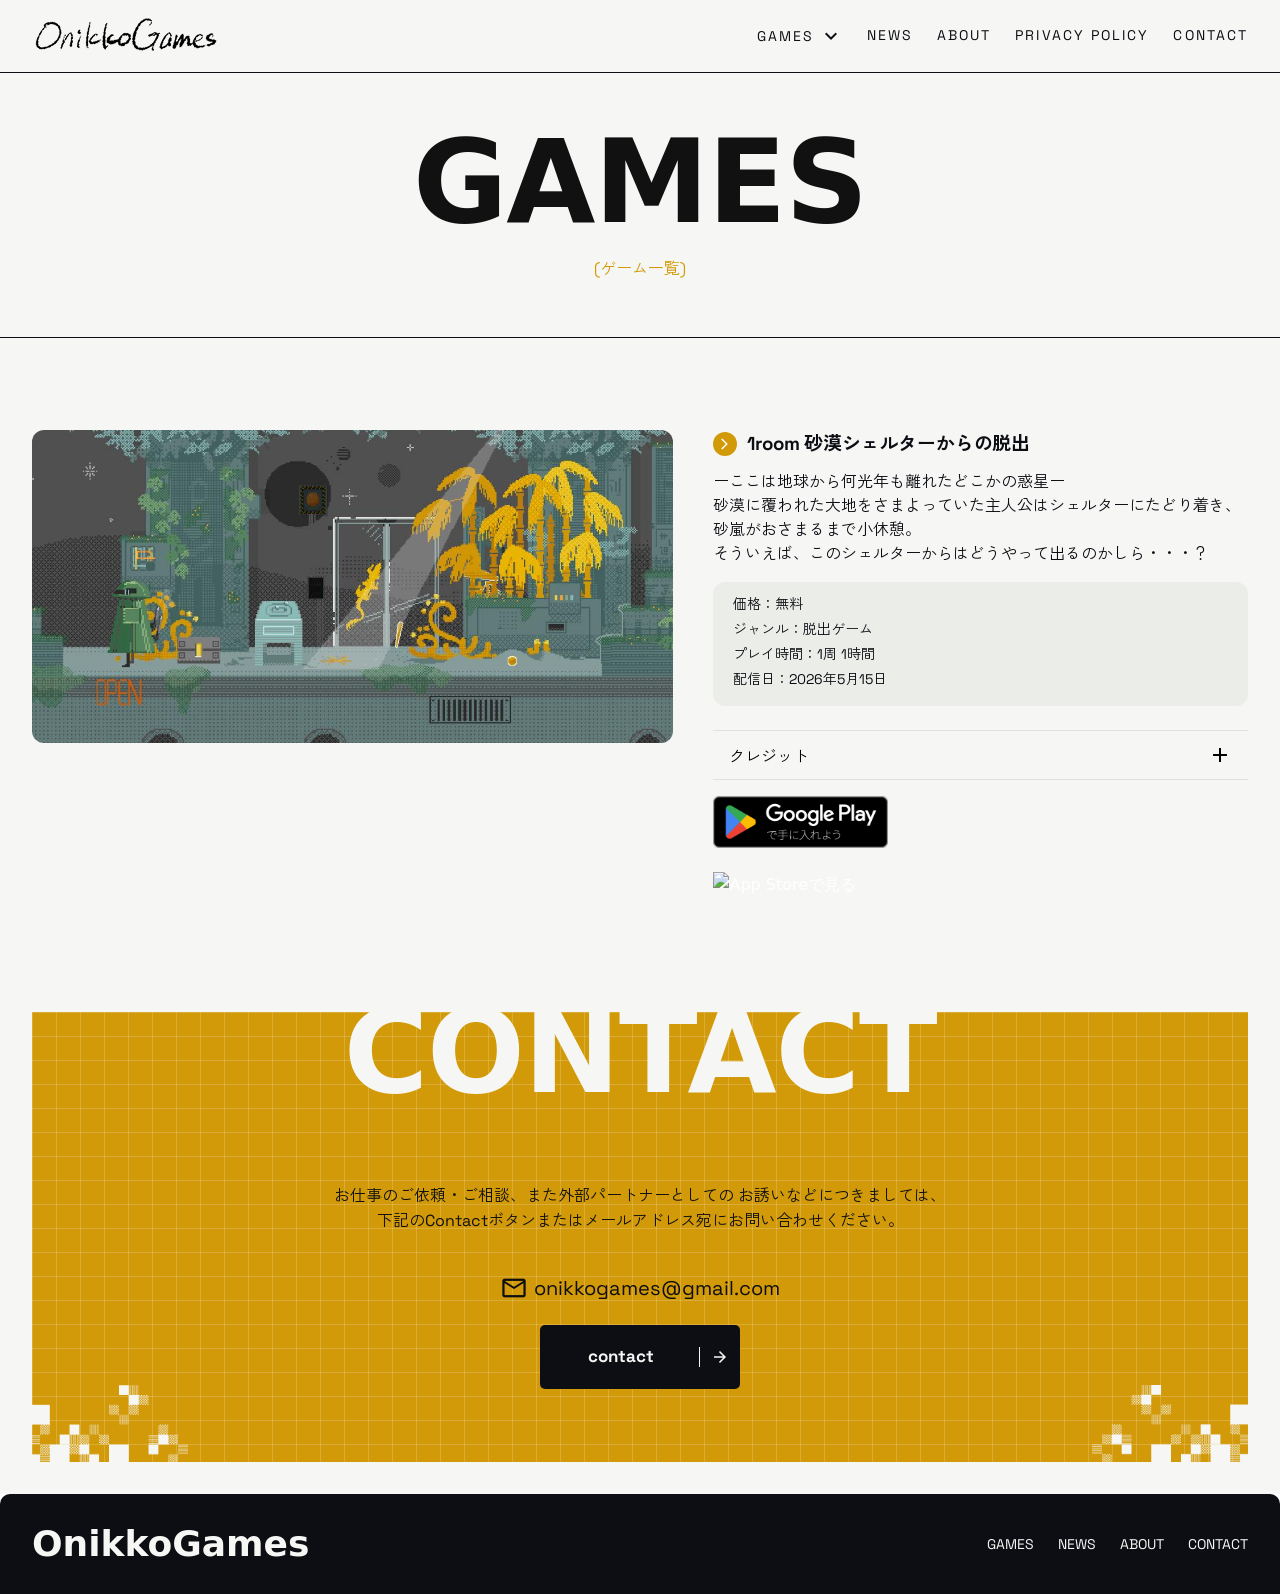
==== games.html @ 97e4570d "Update games.html" ====
<!DOCTYPE html>
<html lang="ja">

<head>
   <link rel="icon" href="images/onikkogamesicon.png" type="image/x-icon" />
  <meta charset="UTF-8" />
  <title>ONIKKO GAMES</title>
  <meta name="viewport" content="width=device-width, initial-scale=1" />
  <link rel="preconnect" href="https://fonts.googleapis.com" />
  <link rel="preconnect" href="https://fonts.gstatic.com" crossorigin />
  <link
    href="https://fonts.googleapis.com/css2?family=Syncopate:wght@400;700&family=Space+Grotesk:wght@400;500;700&family=Zen+Kaku+Gothic+New:wght@400;500;700&display&family=Silkscreen:wght@400;700&display=swap"
    rel="stylesheet" />
  <link href="https://fonts.googleapis.com/css2?family=Material+Symbols+Outlined" rel="stylesheet">
  <link rel="stylesheet" href="style.css">
</head>

<body class="page-games">

  <!--------------- header --------------->

  <header class="site-header">
    <div class="header-inner">

      <div class="logo">
        <a href="index.html">
          <img src="images/logo-white.png" alt="ONIKKO GAMES" class="logo-white">
          <img src="images/logo-black.png" alt="ONIKKO GAMES" class="logo-black">
        </a>
      </div>

      <button class="hamburger">
        <span class="material-icons hamburger-icon">menu</span>
      </button>

      <nav class="nav">
        <ul class="menu">

          <li class="menu-item games">

            <div class="menu-row">
              <a href="games.html" class="games-link">
                GAMES
                <span class="material-icons arrow">expand_more</span>
              </a>

              <button class="accordion-toggle">
                <span class="material-icons toggle-icon">add</span>
              </button>
            </div>

            <ul class="submenu">
              <li><a href="#">1room 砂漠シェルターからの脱出</a></li>
             <!-- <li><a href="#">1room 箱舟ハイツからの脱出</a></li>-->
            </ul>

          </li>

          <li><a href="index.html#news">NEWS</a></li>
          <li><a href="index.html#about">ABOUT</a></li>
          <li><a href="privacy-policy.html">PRIVACY POLICY</a></li>
          <li><a href="#contact">CONTACT</a></li>

        </ul>
      </nav>
    </div>
  </header>

  <link href="https://fonts.googleapis.com/icon?family=Material+Icons" rel="stylesheet">


  <main>

    <!------------- GAME-CONTENT ------------->
    <section id="games" class="section gl-section">

      <div class="section-header">
        <h2 class="section-title">GAMES</h2>
        <p class="section-subtitle">(ゲーム一覧)</p>
      </div>


      <div class="gl-card">
        <div class="gl-thumb">
          <img src="images/Image_1room.jpg" alt="">
        </div>

        <div class="gl-content">
          <h3 class="gl-title">
            <a href="game-detail.html" class="gl-title-link">
              <span class="gl-arrow material-symbols-outlined">
                arrow_forward_ios
              </span>
              1room 砂漠シェルターからの脱出
            </a>
            </h3>

            <p class="gl-desc">
              ーここは地球から何光年も離れたどこかの惑星ー
　　　　　　　　<br>砂漠に覆われた大地をさまよっていた主人公はシェルターにたどり着き、砂嵐がおさまるまで小休憩。
　　　　　　　　<br>そういえば、このシェルターからはどうやって出るのかしら・・・？
            </p>

            <div class="gl-meta">
              <p>価格：無料</p>
              <p>ジャンル：脱出ゲーム</p>
              <p>プレイ時間：1周 1時間</p>
              <p>配信日：2026年5月15日</p>
            </div>

            <div class="accordion">
              <button class="accordion-header" onclick="toggleAccordion(this)">
                <span>クレジット</span>
                <span class="material-icons" id="icon">add</span>
              </button>
              <div class="accordion-content" id="content">
                <p>SE/BGM：蒲鉾さちこ「道中を住く」 shimtone「不思議な洞窟」Heitaro Ashibe「An Oasis Settlement」</p>
    　　　　　　　<p>稿屋 隆</p>
    　　　　　　　<p>Taira Komori</p>
   　　　　　　　 <p>効果音ラボ / 無料効果音で遊ぼう / 音人 / OtoLogic / 効果音工房</p>
   　　　　　　　 <p>GAME / GRAPHIC：OnikkoGames</p>              
              </div>
            </div>

            <div class="gl-links">
              <a href="https://play.google.com/store/apps/details?id=com.OnikkoGames.EscapeGame1room1" class="store-link" target="_blank"
                rel="noopener noreferrer">
                <img src="images/GetItOnGooglePlay_Badge_Web_color_Japanese.png" alt="Google Playで見る">
              </a>
            </div>
            <div class="gl-links">
              <a href="https://apps.apple.com/jp/app/%E8%84%B1%E5%87%BA%E3%82%B2%E3%83%BC%E3%83%A0-1room-%E7%A0%82%E6%BC%A0%E3%82%B7%E3%82%A7%E3%83%AB%E3%82%BF%E3%83%BC%E3%81%8B%E3%82%89%E3%81%AE%E8%84%B1%E5%87%BA/id6766845174" class="store-link" target="_blank"
                rel="noopener noreferrer">
                <img src="" alt="App Storeで見る">
              </a>
            </div>
        </div>
      </div>
<!-- 
       <div class="gl-card">
        <div class="gl-thumb">
          <img src="images/Image_1room.jpg" alt="">
        </div>

        <div class="gl-content">
          <h3 class="gl-title">
            <a href="game-detail.html" class="gl-title-link">
              <span class="gl-arrow material-symbols-outlined">
                arrow_forward_ios
              </span>
              1room 箱舟ハイツからの脱出
            </a>
            </h3>

            <p class="gl-desc">
              喋るロボと犬のコンビが廃工場からの脱出を目指す、
              パズル要素強めの横スクロールアクション。
            </p>

            <div class="gl-meta">
              <p>価格：無料</p>
              <p>ジャンル：脱出ゲーム</p>
              <p>プレイ時間：1周 1時間</p>
              <p>配信日：2025年5月5日</p>
            </div>

            <div class="accordion">
              <button class="accordion-header" onclick="toggleAccordion(this)">
                <span>クレジット</span>
                <span class="material-icons" id="icon">add</span>
              </button>
              <div class="accordion-content" id="content">
                <p>クレジット：A</p>
                <p>クレジット：B</p>
              </div>
            </div>

            <div class="gl-links">
              <a href="https://play.google.com/store/apps/dev?id=9211715500099647296" class="store-link" target="_blank"
                rel="noopener noreferrer">
                <img src="images/GetItOnGooglePlay_Badge_Web_color_Japanese.png" alt="Google Playで見る">
              </a>
            </div>
        </div>
      </div>
-->
    </section>



    <!------------- CONTACT ------------->

    <section id="contact" class="section section-contact">
      <div class="contact-inner">
        <h2 class="contact-title">CONTACT</h2>

        <p class="contact-text">
          お仕事のご依頼・ご相談、また外部パートナーとしての
          お誘いなどにつきましては、<br />
          下記のContactボタンまたはメールアドレス宛にお問い合わせください。
        </p>

        <p class="contact-email">
          <a href="mailto:onikkogames@gmail.com">
            <span class="mail-icon material-symbols-outlined">mail</span>
            <span class="mail-text">onikkogames@gmail.com</span>
          </a>
        </p>

        <a href="#" class="button">
          <span class="button-text">contact</span>
          <span class="button-icon material-symbols-outlined">arrow_forward</span>
        </a>
      </div>

      <img src="images/dot_hole_left.png" class="contact-img-left" alt="">
      <img src="images/dot_hole_right.png" class="contact-img-right" alt="">

    </section>
  </main>


  <!--------------- FOOTER --------------->

  <footer class="site-footer">
    <div class="footer-inner">
      <div class="footer-logo">
        <a href="index.html">OnikkoGames</a>
      </div>
      <div class="footer-nav">
        <a href="#games">GAMES</a>
        <a href="#news">NEWS</a>
        <a href="#about">ABOUT</a>
        <a href="#contact">CONTACT</a>
      </div>
    </div>
  </footer>

  <script src="script.js" defer></script>

</body>

</html>
---- style.css ----
*,
  *::before,
  *::after {
    box-sizing: border-box;
  }

  html,
  body {
    margin: 0;
    padding: 0;
    font-family: system-ui, -apple-system, BlinkMacSystemFont, "Helvetica Neue",
      "Segoe UI", sans-serif;
    color: #111;

  }

  h1,
  h2 {
    font-family: "Syncopate", system-ui, -apple-system, BlinkMacSystemFont,
      "Helvetica Neue", "Segoe UI", sans-serif;
    line-height: 0.8;
    letter-spacing: -0.01em;
    margin-top: 0;
    margin-bottom: 0;
  }

  h3 {
    font-family: "Space Grotesk", "Zen Kaku Gothic New", system-ui,
      -apple-system, BlinkMacSystemFont, "Helvetica Neue", "Segoe UI",
      sans-serif;
    line-height: 0.8;
    letter-spacing: -0.01em;
    margin-top: 0;
    margin-bottom: 0;
  }

  img {
    max-width: 100%;
    display: block;
  }

  a {
    color: inherit;
    text-decoration: none;
  }

  body {
    line-height: 1.6;
  }

  p {
    font-family: "Space Grotesk", "Zen Kaku Gothic New", system-ui,
      -apple-system, BlinkMacSystemFont, "Helvetica Neue", "Segoe UI",
      sans-serif;
  }

  /* ========== 共通セクション ========== */

  .section {
    padding: 64px 32px;
    background-color: #F6F7F5;
  }



  .section-header {
    max-width: 100%;
    margin: 0 auto 32px;
    border-top: 1px solid #0D0E14;
    padding-top: 40px;
    padding-bottom: 0;
    display: flex;
    align-items: baseline;
    gap: 16px;
  }

  .section-header--games {
    align-items: flex-end;
  }

  .section-header-left {
    display: flex;
    align-items: flex-end;
    gap: 16px;
  }

  .section-title {
    font-size: clamp(2.4rem, 9vw, 8.3rem);
    font-weight: 800;
  }

  .section-subtitle {
    font-size: 16px;
    color: #D29A09;
    font-family: "Space Grotesk", "Zen Kaku Gothic New", system-ui,
      -apple-system, BlinkMacSystemFont, "Helvetica Neue", "Segoe UI",
      sans-serif;
  }

  .section-copy-en {
    margin: 12px, auto, 8px;
    max-width: 320px;
    font-size: 13px;
    line-height: 1.5;
    font-family: "Space Grotesk", "Zen Kaku Gothic New", system-ui,
      -apple-system, BlinkMacSystemFont, "Helvetica Neue", "Segoe UI",
      sans-serif;
    text-align: right;
  }

  .section-copy-wrapper {
    margin-left: auto;
    display: flex;
    flex-direction: column;
    align-items: flex-end;
  }

  /* ========== HEADER ========== */

  .site-header {
    position: fixed;
    top: 0;
    left: 0;
    width: 100%;
    z-index: 1000;
  }

  .header-inner {
    height: 72px;
    padding: 12px 32px;
    display: flex;
    align-items: center;
    justify-content: space-between;
  }

  .logo img {
    height: 55px;
  }

  .logo-black {
    display: none;
  }

  .site-header.scrolled .logo-white {
    display: none;
  }

  .site-header.scrolled .logo-black {
    display: block;
  }

  .nav {
    font-size: 13px;
    letter-spacing: 0.16em;
  }

  .nav a {
    position: relative;
    color: #F6F7F5;
  }

  .site-header.scrolled {
    background: #F6F7F5;
    border-bottom: 1px solid #0D0E14;
  }

  .site-header.scrolled .logo {
    color: #0D0E14;
  }

  .site-header.scrolled .nav a {
    color: #0D0E14;
  }

  /* ========== MENU ========== */

  .menu {
    display: flex;
    gap: 24px;
    list-style: none;
    margin: 0;
    padding: 0;
  }

  .menu li {
    position: relative;
    font-size: 14px;
    font-family: "Space Grotesk", "Zen Kaku Gothic New", system-ui,
      -apple-system, BlinkMacSystemFont, "Helvetica Neue", "Segoe UI",
      sans-serif;
  }

  .menu a {
    display: flex;
    align-items: center;
    gap: 4px;
  }

  .hamburger {
    display: none;
    background: none;
    border: none;
    cursor: pointer;
    color: #F6F7F5;
    position: relative;
    z-index: 4000;
  }

  .arrow {
    font-size: 16px;
    display: inline-block;
  }

  .hamburger .material-icons {
    color: #F6F7F5;
  }

  .site-header.scrolled .hamburger .material-icons {
    color: #0D0E14;
  }

  .menu a:hover {
    color: #D29A09;
  }

  .games {
    position: relative;
  }

  .games::after {
    content: "";
    position: absolute;
    top: 100%;
    left: 0;
    width: 100%;
    height: 12px;
    pointer-events: auto;
  }

  /* ========== SUB MENU ========== */

  .submenu {
    position: absolute;
    top: calc(100% + 8px);
    left: 50%;
    transform: translateX(-50%);
    display: none;
    flex-direction: column;
    gap: 12px;
    padding: 24px;
    background: #F6F7F5;
    border: 1px solid #0D0E14;
    list-style: none;
    margin: 0;
    border-radius: 4px;
  }

  .submenu a {
    color: #0D0E14;
    white-space: nowrap;
  }

  .submenu a:hover {
    color: #D29A09;
  }

  .site-header.scrolled .menu a:hover {
    color: #D29A09;
  }

  .site-header.scrolled .submenu a:hover {
    color: #D29A09;
  }


  /* ========== 共通ボタン ========== */

  .button {
    --btn-bg: #0D0E14;
    --btn-color: #F6F7F5;
    --btn-hover-bg: #EBEDE9;
    --btn-hover-color: #0D0E14;
    --btn-border: #F6F7F5;
    --btn-hover-border: #0D0E14;

    width: 200px;
    height: 64px;
    background-color: var(--btn-bg);
    color: var(--btn-color);
    display: inline-flex;
    align-items: center;
    text-decoration: none;
    border-radius: 5px;
    font-weight: 700;
    font-size: 17px;
    line-height: 1.5;
    box-sizing: border-box;
    position: relative;
    overflow: hidden;
    transition: color 0.2s ease;
  }

  .button-text {
    flex: 1;
    text-align: center;
    padding-left: 12px;
    padding-right: 10px;
    font-family: "Space Grotesk", "Zen Kaku Gothic New", system-ui,
      -apple-system, BlinkMacSystemFont, "Helvetica Neue", "Segoe UI",
      sans-serif;
  }

  .button-icon {
    display: flex;
    align-items: center;
    justify-content: center;
    font-size: 20px;
    height: 20px;
    padding-left: 10px;
    padding-right: 10px;
    border-left: 1px solid var(--btn-border);
    box-sizing: content-box;
  }

  .button::before {
    content: "";
    position: absolute;
    inset: 0;
    background: var(--btn-hover-bg);
    transform: scaleX(0);
    transform-origin: left;
    transition: transform 0.3s ease;
    z-index: 0;
  }

  .button-text,
  .button-icon {
    position: relative;
    z-index: 1;
    transition: color 0.2s ease, border-color 0.2s ease;
  }

  .button:hover::before {
    transform: scaleX(1);
  }

  .button:hover {
    color: var(--btn-hover-color);
  }

  .button:hover .button-icon {
    border-left: 1px solid var(--btn-hover-border);
  }

  .button--secondary {
    --btn-bg: #EBEDE9;
    --btn-color: #0D0E14;
    --btn-hover-bg: #0D0E14;
    --btn-hover-color: #F6F7F5;
    --btn-border: #0D0E14;
    --btn-hover-border: #F6F7F5;
  }


  /* ========== HERO ========== */

  .hero {
    position: relative;
    height: 100vh;
    background-color: #000;
    overflow: hidden;
  }

  .hero-bg {
    position: absolute;
    inset: 0;
    background-size: cover;
    background-position: center;
    opacity: 0;
    transition: opacity 0.6s ease-in-out;
    filter: grayscale(100%);
  }

  .hero-bg.is-active {
    opacity: 1;
  }

  .hero::after {
    content: "";
    position: absolute;
    inset: 0;
    background: #000;
    mix-blend-mode: hard-light;
    opacity: 0.7;
    pointer-events: none;
  }

  .hero-overlay {
    position: absolute;
    inset: 0;
    background: none;
  }

  .hero-content {
    position: relative;
    z-index: 2;
    height: 100%;
    padding: 0 32px 64px;
    display: flex;
    flex-direction: column;
    justify-content: flex-end;
  }

  .hero-tagline {
    font-size: 21px;
    width: 100%;
    margin-bottom: 48px;
    color: #F6F7F5;
  }

  .hero-title {
    font-size: clamp(2.4rem, calc((100vw - 64px) / 12), 8.3rem);
    font-weight: 900;
    margin: 0 0 4px;
    white-space: nowrap;
    color: #F6F7F5;
  }

  .hero-subtitle {
    font-size: 16px;
    letter-spacing: 0.08em;
    color: #F6F7F5;
    font-family: "Space Grotesk", "Zen Kaku Gothic New", system-ui,
      -apple-system, BlinkMacSystemFont, "Helvetica Neue", "Segoe UI",
      sans-serif;
    transition: opacity 0.6s ease-in-out;
  }

  .hero-subtitle.is-hidden {
    opacity: 0;
  }

  .hero-image {
    position: absolute;
    width: 13%;
    right: 0;
    bottom: 0;
  }

  /* ========= GAMES ========== */

  .section-games {
    padding-top: 80px;
  }

  .games-list {
    max-width: 100%;
    margin: 0 auto;
    display: grid;
    grid-template-columns: 1fr;
    column-gap: 16px;
    row-gap: 32px;
  }

  .game-card {
    border-radius: 12px;
    overflow: hidden;
    display: flex;
    flex-direction: column;
  }

  .game-thumb {
    width: 100%;
    aspect-ratio: 16 / 9;
    border-radius: 10px;
    position: relative;
    overflow: hidden;
  }

  .game-thumb::before {
    content: "";
    position: absolute;
    inset: 0;

    background-size: cover;
    background-position: center;

    filter: grayscale(0) blur(0);
    transform: scale(1);

    transition:
      filter 0.3s ease,
      transform 0.3s ease;
  }

  .game-thumb--1::before {
    background-image: url("images/Image_1room.jpg");
  }

  .game-thumb--2::before {
    background-image: url("images/Image_1room.jpg");
  }

  .game-thumb--3::before {
    background-image: url("images/Image_1room.jpg");
  }

  .game-body {
    padding: 12px 0 0;
    display: flex;
    flex-direction: column;
  }

  .game-title {
    font-size: 24px;
    margin: 0 0 4px;
    color: #0D0E14;
    line-height: 1.5;
    font-family: "Space Grotesk", "Zen Kaku Gothic New", system-ui,
      -apple-system, BlinkMacSystemFont, "Helvetica Neue", "Segoe UI",
      sans-serif;
  }

  .game-desc {
    font-size: 12px;
    color: #0D0E14;
    margin: 0 0 12px;
    line-height: 1.5;
    font-family: "Space Grotesk", "Zen Kaku Gothic New", system-ui,
      -apple-system, BlinkMacSystemFont, "Helvetica Neue", "Segoe UI",
      sans-serif;
  }

  .game-tag {
    padding: 4px 12px;
    border-radius: 999px;
    background-color: rgba(210, 154, 9, 0.15);
    border: 1px solid #D29A09;
    font-size: 11px;
    letter-spacing: 0.08em;
    text-transform: uppercase;
    display: inline-flex;
    align-items: center;
    justify-content: center;
    width: fit-content;
  }

  .game-card a {
    display: block;
    color: inherit;
  }

  .thumb-icon {
    position: absolute;
    right: 0;
    bottom: 0;

    width: 48px;
    height: 48px;

    display: flex;
    align-items: center;
    justify-content: center;

    background-color: #0D0E14;
    color: #F6F7F5;

    font-size: 24px;
    border-radius: 5px 5px 10px 5px;
    transition: background-color 0.3s ease;
  }

  .game-title,
  .game-desc {
    transition: color 0.3s ease;
  }

  .game-card:hover .game-title,
  .game-card:hover .game-desc {
    color: #D29A09;
  }

  .game-tag {
    transition: background-color 0.3s ease, border-color 0.3s ease;
  }

  .game-card:hover .game-thumb::before {
    filter: grayscale(100%) blur(1px);
    transform: scale(1.05);
  }

  .game-card:hover .game-tag {
    background-color: rgba(210, 154, 9, 0.25);
    border-color: #B88407;
  }

  .game-card:hover .thumb-icon {
    background-color: #D29A09;
  }

  .games-more {
    margin-top: 32px;
    text-align: center;
  }


  /* ========== TEXT_ANIMATION ========== */

  .loop-wrap {
    position: relative;
    display: flex;
    align-items: center;
    overflow-x: hidden;
    white-space: nowrap;
    height: 96px;
    border-top: 1px solid #0D0E14;
    border-bottom: 1px solid #0D0E14;
    overflow: hidden;
    background-color: #f5f5f5;
  }

  .loop-area {
    display: flex;
    animation: loop-slide 30s infinite linear 1s both;
    list-style: none;
    margin: 0;
    padding: 0;
  }

  .loop-area .content {
    width: auto;
    font-size: 72px;
    font-family: "Silkscreen", system-ui,
      -apple-system, BlinkMacSystemFont, "Helvetica Neue", "Segoe UI",
      sans-serif;
    color: #B0B1B2;
    margin-right: 32px;
  }

  @keyframes loop-slide {
    from {
      transform: translateX(0);
    }

    to {
      transform: translateX(-100%);
    }
  }

  /* ========== NEWS ========== */

  .section-news {
    padding-top: 16px;
    padding-bottom: 84px;
  }

  .section-news .section-header {
    border-top: none;
  }

  .news-list {
    list-style: none;
    display: grid;
    row-gap: 12px;
    margin: 0;
    padding: 0;
  }

  .news-item {
    position: relative;
    background-color: #EBEDE9;
    padding: 24px 28px;
    border-radius: 10px;
    overflow: hidden;
    transition: color 0.2s ease;
  }

  .news-item::before {
    content: "";
    position: absolute;
    inset: 0;
    background: #ffffff;
    transform: scaleX(0);
    transform-origin: left;
    transition: transform 0.3s ease;
    z-index: 0;
  }

  .news-item:hover::before {
    transform: scaleX(1);
  }

  .news-item a {
    position: relative;
    z-index: 1;
    display: grid;
    grid-template-columns: 100px 1fr;
    gap: 16px;
    align-items: start;
    font-size: 13px;
  }

  .news-body {
    display: flex;
    flex-direction: column;
  }

  .news-date {
    color: #D29A09;
    font-family: "Space Grotesk", "Zen Kaku Gothic New", system-ui,
      -apple-system, BlinkMacSystemFont, "Helvetica Neue", "Segoe UI",
      sans-serif;
    ;
  }

  .news-title {
    font-weight: 500;
    font-family: "Space Grotesk", "Zen Kaku Gothic New", system-ui,
      -apple-system, BlinkMacSystemFont, "Helvetica Neue", "Segoe UI",
      sans-serif;
    width: 100%;
    font-size: 18px;
    text-align: justify;
    font-weight: bold;
    display: block;
    margin-bottom: 12px;
  }

  .news-text {
    -webkit-line-clamp: 2;
    line-clamp: 2;
    -webkit-box-orient: vertical;

    font-size: 14px;
    color: #333;

    display: -webkit-box;
    overflow: hidden;
    margin: 0;
  }

  .section-copy-en-wrap {
    margin: 0 32px;
  }

  .section-copy-en-wrap .section-copy-en {
    margin-left: auto;
    margin-bottom: 8px;
  }

  .section-divider {
    display: flex;
    align-items: center;
  }

  .section-divider svg {
    margin-right: 12px;
  }

  .line {
    flex: 1;
    height: 1px;
    background: #0D0E14;
  }


  /* ========== HOLE ========== */

  .fixed-bg {
    position: fixed;
    inset: 0;
    background-size: cover;
    background-position: center;
    z-index: -1;
    width: 100vw;
    height: 100vh;
    overflow: hidden;
    filter: blur(4px);
    transform: scale(1.05);
    opacity: 0;
  }

  .fixed-bg img {
    width: 100%;
    height: 100%;
    object-fit: cover;
  }

  .fixed-bg::after {
    content: "";
    position: absolute;
    inset: 0;
    background: rgba(0, 0, 0, 0.3);
    mix-blend-mode: hard-light;
    pointer-events: none;
  }

  .image-hole-section {
    height: 80vh;
    width: 100vw;
    margin-left: calc(50% - 50vw);
    background: transparent;
    position: relative;
  }

  .image-layer {
    position: absolute;
    inset: 0;
    pointer-events: none;
  }

  .hole-image-left {
    position: absolute;
    left: -1px;
    top: -1px;
    width: 15%;
  }

  .hole-image-right {
    position: absolute;
    right: -1px;
    bottom: -1px;
    width: 15%;
  }

  /* ========== ABOUT ========= */

  .section-about {
    padding-top: 80px;
  }

  .about-content {
    max-width: 900px;
    margin: 0 auto;
    display: flex;
    flex-direction: column;
    align-items: center;
    gap: 24px;
    text-align: center;
  }

  .avatar-circle {
    width: 120px;
    height: 120px;
    border-radius: 50%;
    overflow: hidden;
  }

  .avatar-circle img {
    width: 100%;
    height: 100%;
    object-fit: cover;
    display: block;
  }

  .about-name {
    font-size: 20px;
    margin: 0 0 16px;
  }

  .about-desc {
    font-size: 14px;
    color: #444;
    margin: 0 0 16px;
  }

  .about-text {
    text-align: center;
  }

  .x-button {
    width: 52px;
    height: 52px;
    background-color: #000;
    border-radius: 50%;
    display: flex;
    align-items: center;
    justify-content: center;
    text-decoration: none;
    transition: opacity 0.3s ease;
  }

  .x-button img {
    width: 50%;
    height: auto;
  }

  .note-button {
    width: 52px;
    height: 52px;
    background-color: #fff;
    border-radius: 50%;
    display: flex;
    align-items: center;
    justify-content: center;
    text-decoration: none;
    transition: opacity 0.3s ease;
  }

  .note-button img {
    width: 90%;
    height: auto;
  }

  .x-button:hover,
  .note-button:hover {
    opacity: 0.5;
  }

  .store-link {
    display: inline-block;
    transition: transform 0.2s ease, opacity 0.2s ease;
  }

  .store-link img {
    height: 52px;
    width: auto;
    display: block;
  }

  .store-link:hover {
    opacity: 0.5;
  }

  .button-group {
    width: 100%;
    display: flex;
    justify-content: center;
    align-items: center;
    gap: 24px;
  }

  /* ========== CONTACT ========== */

  .section-contact {
    position: relative;
    height: 450px;
    padding: 0 32px;
    box-sizing: content-box;
    border-style: solid;
    border-width: 0 32px 32px 32px;
    border-color: #F6F7F5;
    background-color: #D29A09;
    background-image:
      linear-gradient(rgba(246, 247, 245, 0.2) 1px, transparent 1px),
      linear-gradient(90deg, rgba(246, 247, 245, 0.2) 1px, transparent 1px);
    background-size: 24px 24px;
    display: flex;
    flex-direction: column;
  }

  .section-contact .contact-title {
    font-size: clamp(2.4rem, 9vw, 8.3rem);
    font-weight: 800;
    color: #F6F7F5;
    margin: 0;
    line-height: 0.85;
    transform: translateY(-8px);
  }

  .section-contact .contact-inner {
    flex: 1;
    max-width: 960px;
    margin: 0 auto;
    display: flex;
    flex-direction: column;
    align-items: center;
    text-align: center;
  }

  .section-contact .contact-text {
    font-size: 16px;
    margin-top: auto;
    margin-bottom: 24px;
    font-family: "Space Grotesk", "Zen Kaku Gothic New", system-ui,
      -apple-system, BlinkMacSystemFont, "Helvetica Neue", "Segoe UI",
      sans-serif;
  }

  .section-contact .button {
    margin-bottom: auto;
  }

  .section-contact .contact-email {
    font-family: "Space Grotesk", "Zen Kaku Gothic New", system-ui,
      -apple-system, BlinkMacSystemFont, "Helvetica Neue", "Segoe UI",
      sans-serif;
    line-height: 1;
    margin-bottom: 20px;
  }

  .section-contact .contact-email a {
    display: inline-flex;
    align-items: center;
    gap: 6px;
    text-decoration: none;
  }

  .section-contact .contact-email a .mail-text {
    font-size: 20px;
  }

  .section-contact .contact-email a .mail-icon {
    font-size: 28px;
  }

  .section-contact .contact-email a .mail-icon,
  .section-contact .contact-email a .mail-text {
    color: #0D0E14;
    transition: color 0.3s ease;
  }

  .section-contact .contact-email a:hover .mail-icon,
  .section-contact .contact-email a:hover .mail-text {
    color: #ffffff;
  }

  .section-contact .contact-email a .mail-text {
    position: relative;
  }

  .section-contact .contact-email a .mail-text::after {
    content: "";
    position: absolute;
    left: 0;
    bottom: -4px;
    width: 100%;
    height: 1px;
    background: #ffffff;
    transform: scaleX(0);
    transform-origin: left;
    transition: transform 0.3s ease;
  }

  .section-contact .contact-email a:hover .mail-text::after {
    transform: scaleX(1);
  }

  .section-contact .contact-email a span,
  .section-contact .contact-email a {
    position: relative;
    z-index: 1;
  }

  .section-contact .contact-email a:hover::before {
    transform: scaleX(1);
  }

  .section-contact .contact-email a:hover {
    color: var(--link-hover-color);
  }

  .section-contact .mail-icon {
    font-size: 24px;
    line-height: 1;
  }

  .contact-img-left {
    position: absolute;
    left: 0;
    bottom: 0;
    width: 13%;
    transform: scale(-1, 1) rotate(180deg) translate(-2px, -2px);
  }

  .contact-img-right {
    position: absolute;
    right: 0;
    bottom: 0;
    width: 13%;
    transform: translate(2px, 2px);
  }

  /* ========== FOOTER ========== */

  .site-footer {
    background: #0D0E14;
    color: #F6F7F5;
    height: 100px;
    align-items: center;
    display: flex;
    border-radius: 10px 10px 0 0;
  }

  .footer-inner {
    width: 100%;
    padding: 0 32px;
    display: flex;
    justify-content: space-between;
    align-items: center;
  }

  .footer-logo {
    font-size: 36px;
    font-weight: 700;
  }

  .footer-nav {
    display: flex;
    gap: 24px;
  }

  .footer-nav a {
    font-size: 14px;
    font-family: "Space Grotesk", "Zen Kaku Gothic New", system-ui,
      -apple-system, BlinkMacSystemFont, "Helvetica Neue", "Segoe UI",
      sans-serif;
    color: #F6F7F5;
  }

  .footer-nav a:hover {
    color: #D29A09;
  }


  .site-header.menu-open .hamburger .material-icons {
    color: #0D0E14;
  }

  /* ========== GAMES_一覧ページ ========== */

  .page-games .section-header {
    flex-direction: column;
    align-items: center;
    text-align: center;
    gap: 12px;
    border-top: none;
    padding-top: 72px;
    padding-bottom: 40px;
    position: relative;
    padding-bottom: 40px;
  }

  .page-games .section-header::after {
    content: "";
    position: absolute;
    left: 50%;
    bottom: 0;
    transform: translateX(-50%);
    width: 100vw;
    height: 1px;
    background: #0D0E14;
  }

  .page-games .policy-content {
    padding-inline: clamp(32px, 10vw, 200px);
  }

  .gl-section,
  .policy-section {
    display: flex;
    flex-direction: column;
    gap: 60px;
  }

  .gl-card {
    display: grid;
    grid-template-columns: 1.2fr 1fr;
    gap: 40px;
    text-decoration: none;
    color: #fff;
    align-items: start;
  }

  .gl-thumb img {
    width: 100%;
    border-radius: 12px;
    display: block;
  }

  .gl-arrow {
    background: #D29A09;
    color: #fff;
    width: 24px;
    height: 24px;
    border-radius: 50%;
    display: flex;
    align-items: center;
    justify-content: center;
    font-size: 14px;
  }

  .gl-desc {
    font-size: 16px;
    color: #0D0E14;
    margin-top: 12px;
    line-height: 1.5;
    font-family: "Space Grotesk", "Zen Kaku Gothic New", system-ui,
      -apple-system, BlinkMacSystemFont, "Helvetica Neue", "Segoe UI",
      sans-serif;
  }

  .gl-links {
    margin-top: 16px;
    display: flex;
    gap: 16px;
    align-items: center;
    margin-bottom: 24px;
  }

  .gl-store img {
    height: 56px;
    width: auto;
    display: block;
  }

  .gl-browser {
    background: #0e1420;
    padding: 14px 28px;
    border-radius: 8px;
    text-decoration: none;
    color: #fff;
    font-weight: 500;
  }

  .gl-meta {
    background: #EBEDE9;
    color: #0D0E14;
    padding: 12px 20px;
    border-radius: 12px;
    font-size: 14px;
    line-height: 150%;
    margin-bottom: 24px;
  }

  .gl-meta p {
    margin: 0 0 4px 0;
  }

  .gl-title {
    color: #0D0E14;
    line-height: 150%;
  }

  .gl-title-link {
    text-decoration: none;
    color: inherit;
    display: flex;
    align-items: center;
    gap: 10px;
    transition: color 0.2s ease;
  }

  .gl-title-link:hover {
    color: #D29A09;
  }

  .gl-arrow {
    color: #fff;
  }

  .gl-section {
    position: relative;
    z-index: 1;
  }

  .section-contact {
    position: relative;
    z-index: 2;
  }

  .accordion {
    width: 100%;
    border-top: 1px solid #E0E2DE;
    border-bottom: 1px solid #E0E2DE;
  }

  .accordion-header {
    width: 100%;
    display: flex;
    justify-content: space-between;
    align-items: center;
    padding: 12px 16px;
    background-color: transparent;
    cursor: pointer;
    border: none;
    font-size: 16px;
    font-family:
      "Space Grotesk",
      "Zen Kaku Gothic New",
      system-ui,
      -apple-system,
      BlinkMacSystemFont,
      "Helvetica Neue",
      "Segoe UI",
      sans-serif;
    transition:
      background-color 0.2s ease,
      color 0.2s ease,
      opacity 0.2s ease;
  }

  .accordion-header:hover {
    background-color: #EBEDE9;
  }

  .accordion-header:focus {
    outline: none;
  }

  .accordion-content {
    max-height: 0;
    overflow: hidden;
    opacity: 0;
    display: flex;
    flex-direction: column;
    padding: 0 16px;
    transition:
      max-height 0.35s ease,
      opacity 0.25s ease,
      padding 0.35s ease;
  }

  .accordion-content.open {
    max-height: 300px;
    opacity: 1;
    padding: 12px 16px;
  }

  .accordion-content p {
    margin: 0 0 4px 0;
    color: #0D0E14;
  }

  .material-icons {
    font-size: 20px;
    display: inline-block;
    transition: transform 0.25s ease, opacity 0.2s ease;
  }

  .material-icons.rotate {
    transform: rotate(180deg);
  }

  .material-icons.rotate {
    transform: rotate(180deg);
  }

  body.menu-open .site-header {
    color: #0D0E14;
  }

  .site-header.menu-open {
    color: #0D0E14;
  }

  /*--------------------policy---------------------*/
  .policy-content {
    display: flex;
    flex-direction: column;
    gap: 32px;
  }

  .policy-content ul {
    padding: 0;
    display: flex;
    flex-direction: column;
    gap: 16px;
  }

  .policy_ditails {
    display: flex;
    flex-direction: column;
    gap: 16px;
  }

  /* ========================= responsive ========================= */

  @media (max-width: 768px) {
    .header-inner {
      padding: 12px 16px;
    }

    .hero-tagline {
      font-size: 12px;
    }

    .nav {
      gap: 16px;
      font-size: 11px;
    }

    .hero-content {
      padding: 0 16px 40px;
    }


    .section {
      padding: 48px 16px;
    }

    .section-header-left {
      width: 100%;
    }

    .section-header--games {
      flex-direction: column;
      gap: 0;
    }

    .section-copy-en {
      font-size: 8px;
    }

    .about-content {
      grid-template-columns: 1fr;
      text-align: center;
    }

    .about-text {
      text-align: left;
    }

    .games-list {
      row-gap: 32px;
      column-gap: 0;
    }

    .button {
      height: 56px;
      width: 200px;
      z-index: 1;
    }

    .header-inner {
      padding: 16px 24px;
    }

    /* ==========　ハンバーガー表示　========== */

    .hamburger {
      display: block;
      color: inherit;
    }

    .nav {
      position: fixed;
      inset: 0;
      background: #F6F7F5;
      z-index: 2000;
      display: none;
      padding: 100px 32px 32px;
    }

    .nav.open {
      display: block;
    }


    /* ========== SP MENU LAYOUT CLEAN VERSION ========== */

    .menu {
      flex-direction: column;
      gap: 24px;
    }

    .menu a {
      color: #0D0E14;
      font-size: 18px;
    }

    .games {
      display: block;
    }

    .menu-row {
      display: flex;
      justify-content: space-between;
      align-items: center;
    }

    .games-link {
      display: flex;
      align-items: center;
      gap: 8px;
    }

    .accordion-toggle {
      background: none;
      border: none;
      cursor: pointer;
      padding: 8px;
    }

    .submenu {
      position: static;
      transform: none;
      display: none;
      flex-direction: column;
      margin-top: 12px;
      padding: 0;
      background: none;
      border: none;
      width: 100%;
    }

    .games.open .submenu {
      display: flex;
    }

    .submenu a {
      display: block;
      padding: 8px 0;
      font-size: 16px;
      color: #0D0E14;
    }

    /*　==========　text-animation　==========　*/
    .loop-wrap {
      height: 52px;
    }

    .loop-area .content {
      font-size: 28px;
      margin-right: 24px;
    }

    .about-text {
      width: 100%;
    }

    .hero-image,
    .hole-image-left,
    .hole-image-right,
    .contact-img-left,
    .contact-img-right {
      width: 30%;
    }

    .news-item a {
      grid-template-columns: 1fr;
    }

    /*-----------NEWS-----------*/
    .section-news .section-header {
      padding-top: 0px;
    }

    .section-news {
      padding-bottom: 32px;
    }

    .section-copy-en-wrap {
      margin: 16px 0px 0px;
    }

    /*------ABOUT--------*/
    .button-group {
      display: flex;
      flex-wrap: wrap;
      justify-content: center;
      gap: 20px;
    }

    .button-group .store-link,
    .gl-links {
      flex-basis: 100%;
      display: flex;
      justify-content: center;
    }

    /*------CONTACT--------*/
    .section-contact {
      height: auto;
      padding: 0 32px 32px 32px;
      border-width: 0 16px 32px 16px;
    }

    .section-contact .contact-title {
      line-height: 0.8;
      transform: translateY(0px);
    }

    .section-contact .contact-text {
      font-size: 14px;
      margin-top: 24px;
    }

    .section-contact .contact-email a .mail-text {
      font-size: 16px;
    }

    .section-contact .contact-email a .mail-icon {
      font-size: 20px;
    }

    .site-footer {
      height: auto;
      border-radius: 20px 20px 0 0;
    }

    .footer-inner {
      padding: 40px 16px;
      flex-direction: column;
      align-items: flex-start;
      gap: 20px;
      height: auto;
    }

    .footer-nav {
      width: 100%;
      display: grid;
      grid-template-columns: 1fr 1fr;
      gap: 12px;
    }

    .footer-nav a {
      padding: 8px 0;
      border-bottom: 1px dotted rgba(246, 247, 245, 0.5);
    }

    /*--------------game一覧--------------*/
    .gl-section {
      gap: 0px;
    }

    .gl-card {
      display: flex;
      flex-flow: column;
      gap: 20px;
      margin-bottom: 64px;
    }

    .page-games .section-title {
      line-height: 1;
    }

    .page-games h2 {
      line-height: 1.5;
    }

    .page-games .policy-content {
      padding: 0 16px;
    }

    .page-games .section-header {
      gap: 0;
    }
  }

  @media (min-width: 769px) {
    .games-list {
      grid-template-columns: repeat(2, minmax(0, 1fr));
      row-gap: 60px
    }

    .games:hover .submenu {
      display: flex;
    }

    .accordion-toggle {
      display: none;
    }
  }

  /* ==========　タッチ環境ではホバーを見た目上無効にする　========== */

  @media (hover: none) and (pointer: coarse) {
    .button:hover::before {
      transform: scaleX(0);
    }

    .button:hover {
      color: var(--btn-color);
    }

    .button:hover .button-icon {
      border-left: 1px solid var(--btn-border);
    }

    .game-card:hover .game-title,
    .game-card:hover .game-desc {
      color: inherit;
    }

    .game-card:hover .game-thumb::before {
      filter: grayscale(0) blur(0);
      transform: scale(1);
    }

    .game-card:hover .game-tag {
      background-color: rgba(210, 154, 9, 0.15);
      border-color: #D29A09;
    }

    .game-card:hover .thumb-icon {
      background-color: #0D0E14;
    }

    .news-item:hover {
      background-color: #EBEDE9;
    }

    .section-contact .contact-email:hover {
      opacity: 1;
    }

    .footer-nav a:hover {
      opacity: 0.85;
    }
  }
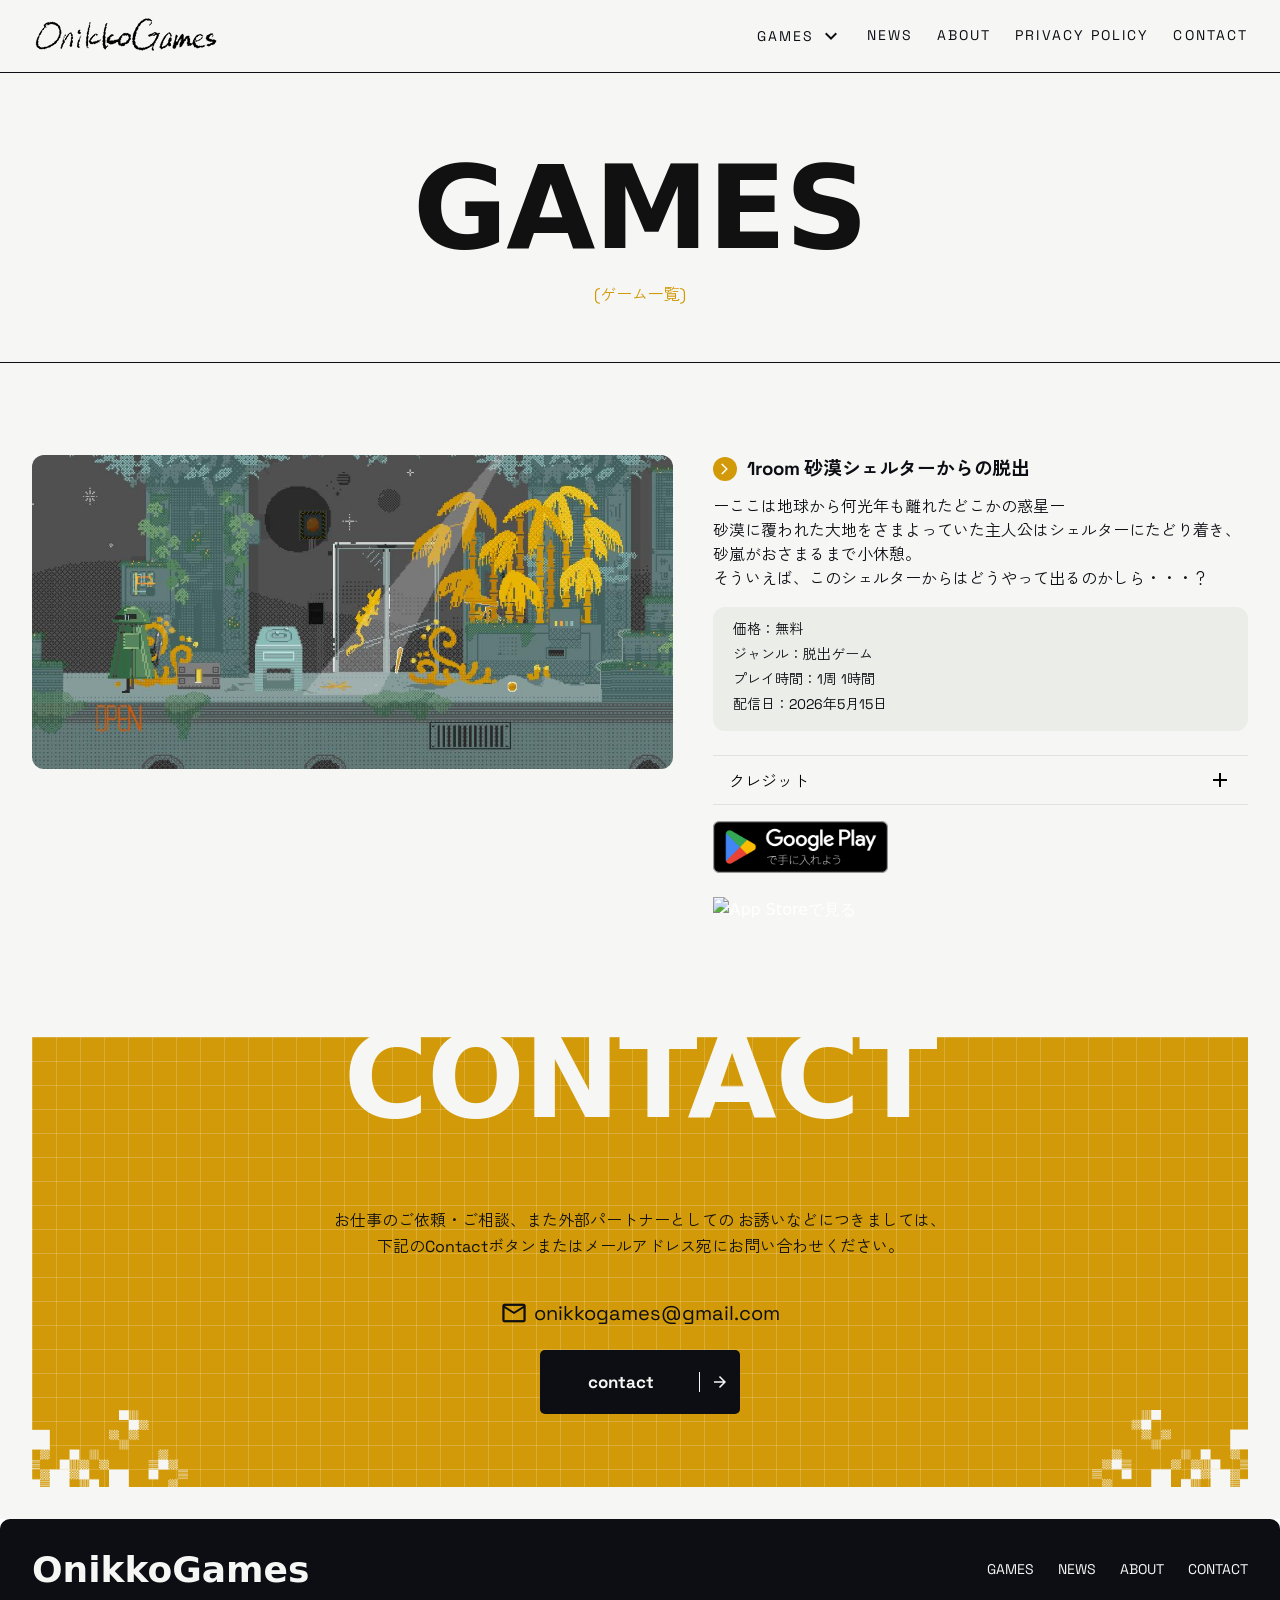
==== commit 6ab6526a: "Update games.html" ====
--- a/games.html
+++ b/games.html
@@ -2,7 +2,7 @@
 <html lang="ja">
 
 <head>
-   <link rel="icon" href="images/onikkogamesicon.png" type="image/x-icon" />
+　<link rel="icon" href="images/onikkogamesicon.png" type="image/x-icon" />
   <meta charset="UTF-8" />
   <title>ONIKKO GAMES</title>
   <meta name="viewport" content="width=device-width, initial-scale=1" />
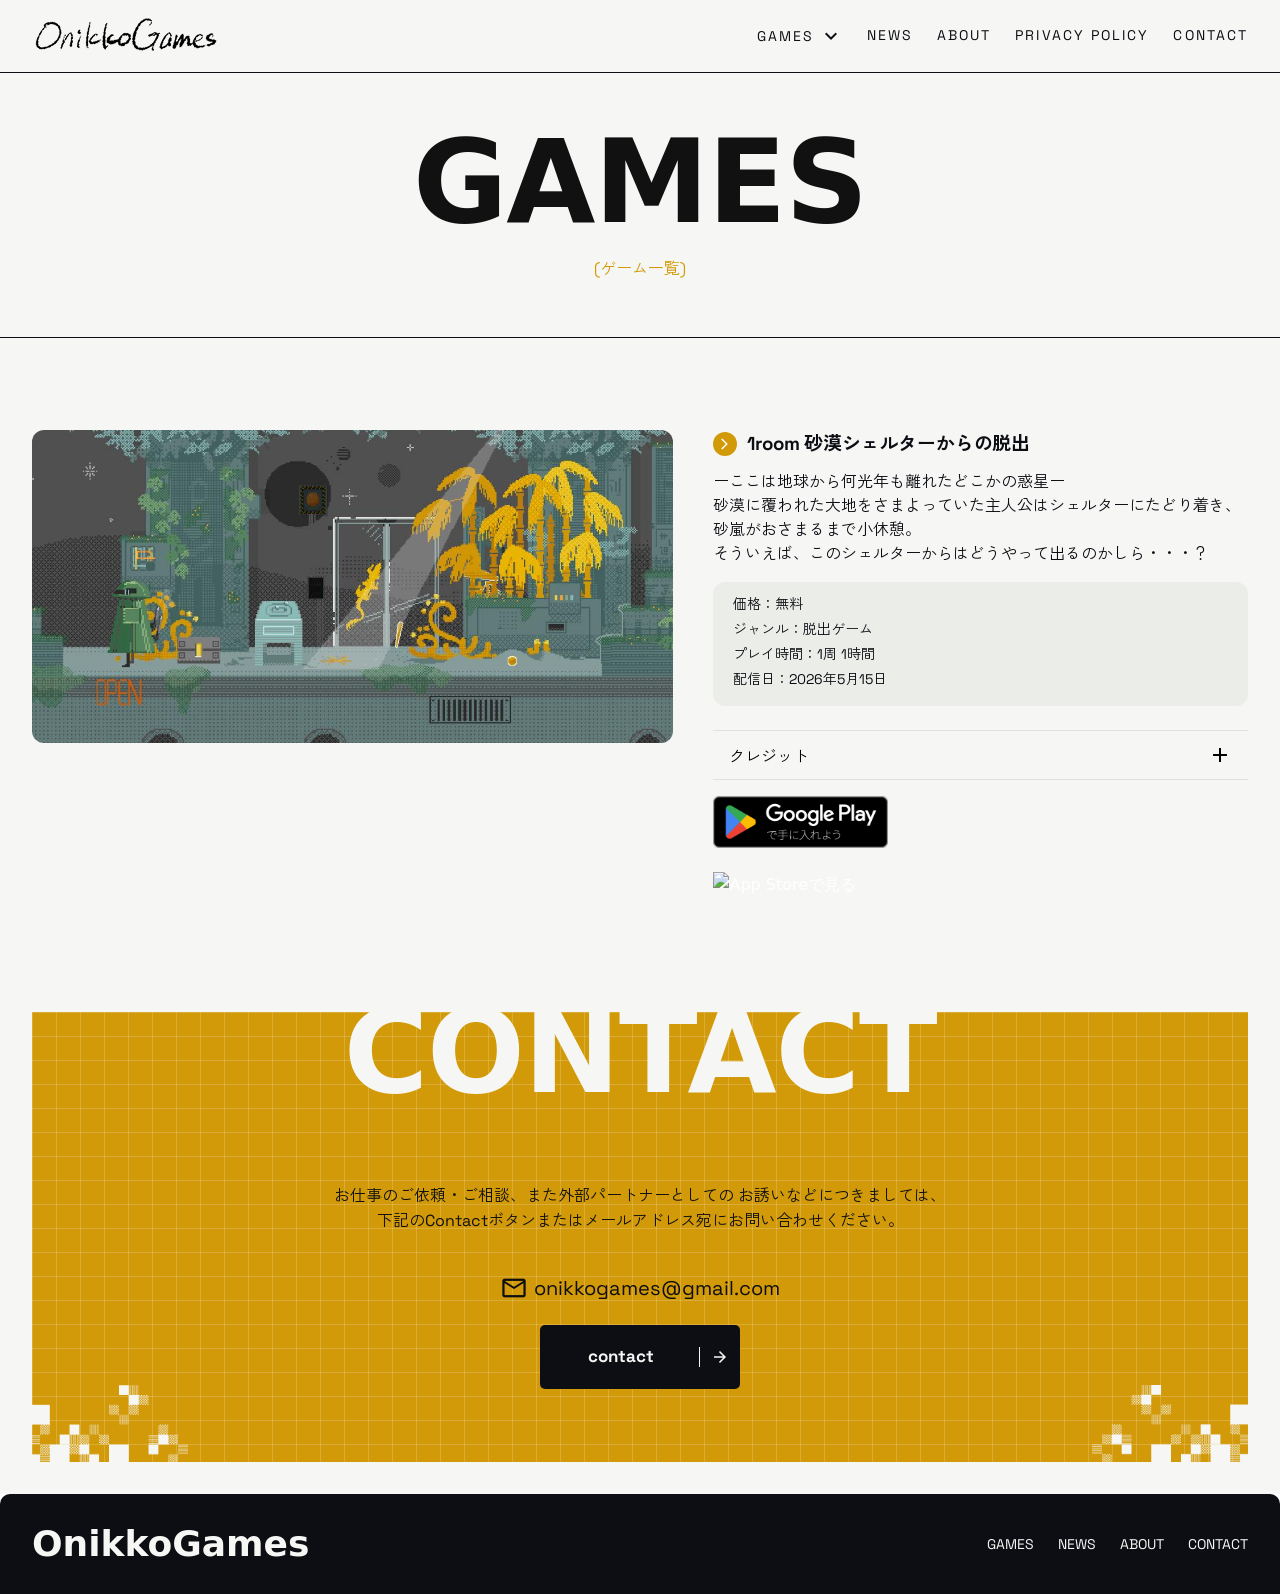
==== commit 70b392d8: "Update games.html" ====
--- a/games.html
+++ b/games.html
@@ -2,8 +2,8 @@
 <html lang="ja">
 
 <head>
-　<link rel="icon" href="images/onikkogamesicon.png" type="image/x-icon" />
   <meta charset="UTF-8" />
+  <link rel="icon" href="images/onikkogamesicon.png" type="image/x-icon" />
   <title>ONIKKO GAMES</title>
   <meta name="viewport" content="width=device-width, initial-scale=1" />
   <link rel="preconnect" href="https://fonts.googleapis.com" />
@@ -207,7 +207,7 @@
           </a>
         </p>
 
-        <a href="#" class="button">
+        <a href="https://forms.gle/Pgtd6oPyjeSQLKBq8" class="button" target="_blank" rel="noopener noreferrer">
           <span class="button-text">contact</span>
           <span class="button-icon material-symbols-outlined">arrow_forward</span>
         </a>
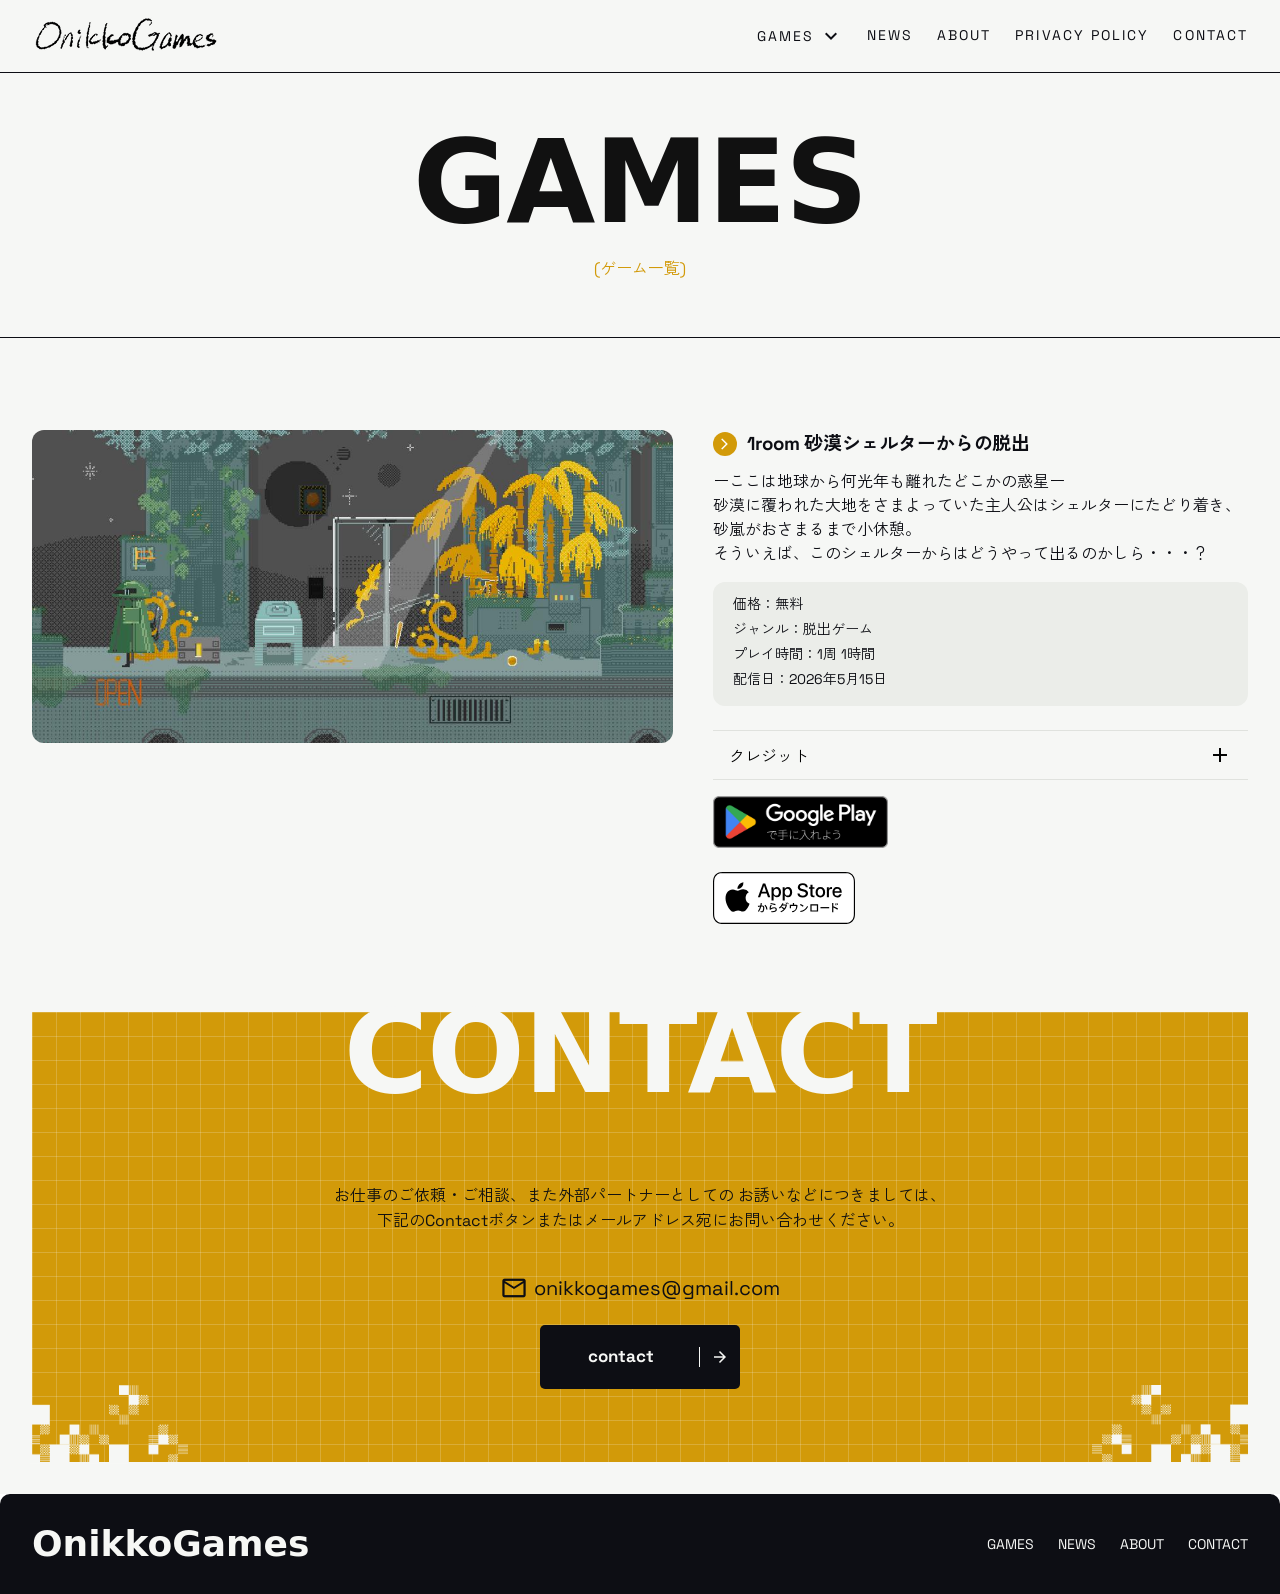
==== commit 0bee5938: "Update games.html" ====
--- a/games.html
+++ b/games.html
@@ -50,7 +50,7 @@
             </div>
 
             <ul class="submenu">
-              <li><a href="#">1room 砂漠シェルターからの脱出</a></li>
+              <li><a href="#game-1room-desert">1room 砂漠シェルターからの脱出</a></li>
              <!-- <li><a href="#">1room 箱舟ハイツからの脱出</a></li>-->
             </ul>
 
@@ -80,7 +80,7 @@
       </div>
 
 
-      <div class="gl-card">
+      <div class="gl-card" id="game-1room-desert">
         <div class="gl-thumb">
           <img src="images/Image_1room.jpg" alt="">
         </div>
@@ -131,7 +131,7 @@
             <div class="gl-links">
               <a href="https://apps.apple.com/jp/app/%E8%84%B1%E5%87%BA%E3%82%B2%E3%83%BC%E3%83%A0-1room-%E7%A0%82%E6%BC%A0%E3%82%B7%E3%82%A7%E3%83%AB%E3%82%BF%E3%83%BC%E3%81%8B%E3%82%89%E3%81%AE%E8%84%B1%E5%87%BA/id6766845174" class="store-link" target="_blank"
                 rel="noopener noreferrer">
-                <img src="" alt="App Storeで見る">
+                <img src="images/Download_on_the_App_Store_Badge_JP_RGB_wht_100317.svg" alt="App Storeで見る">
               </a>
             </div>
         </div>
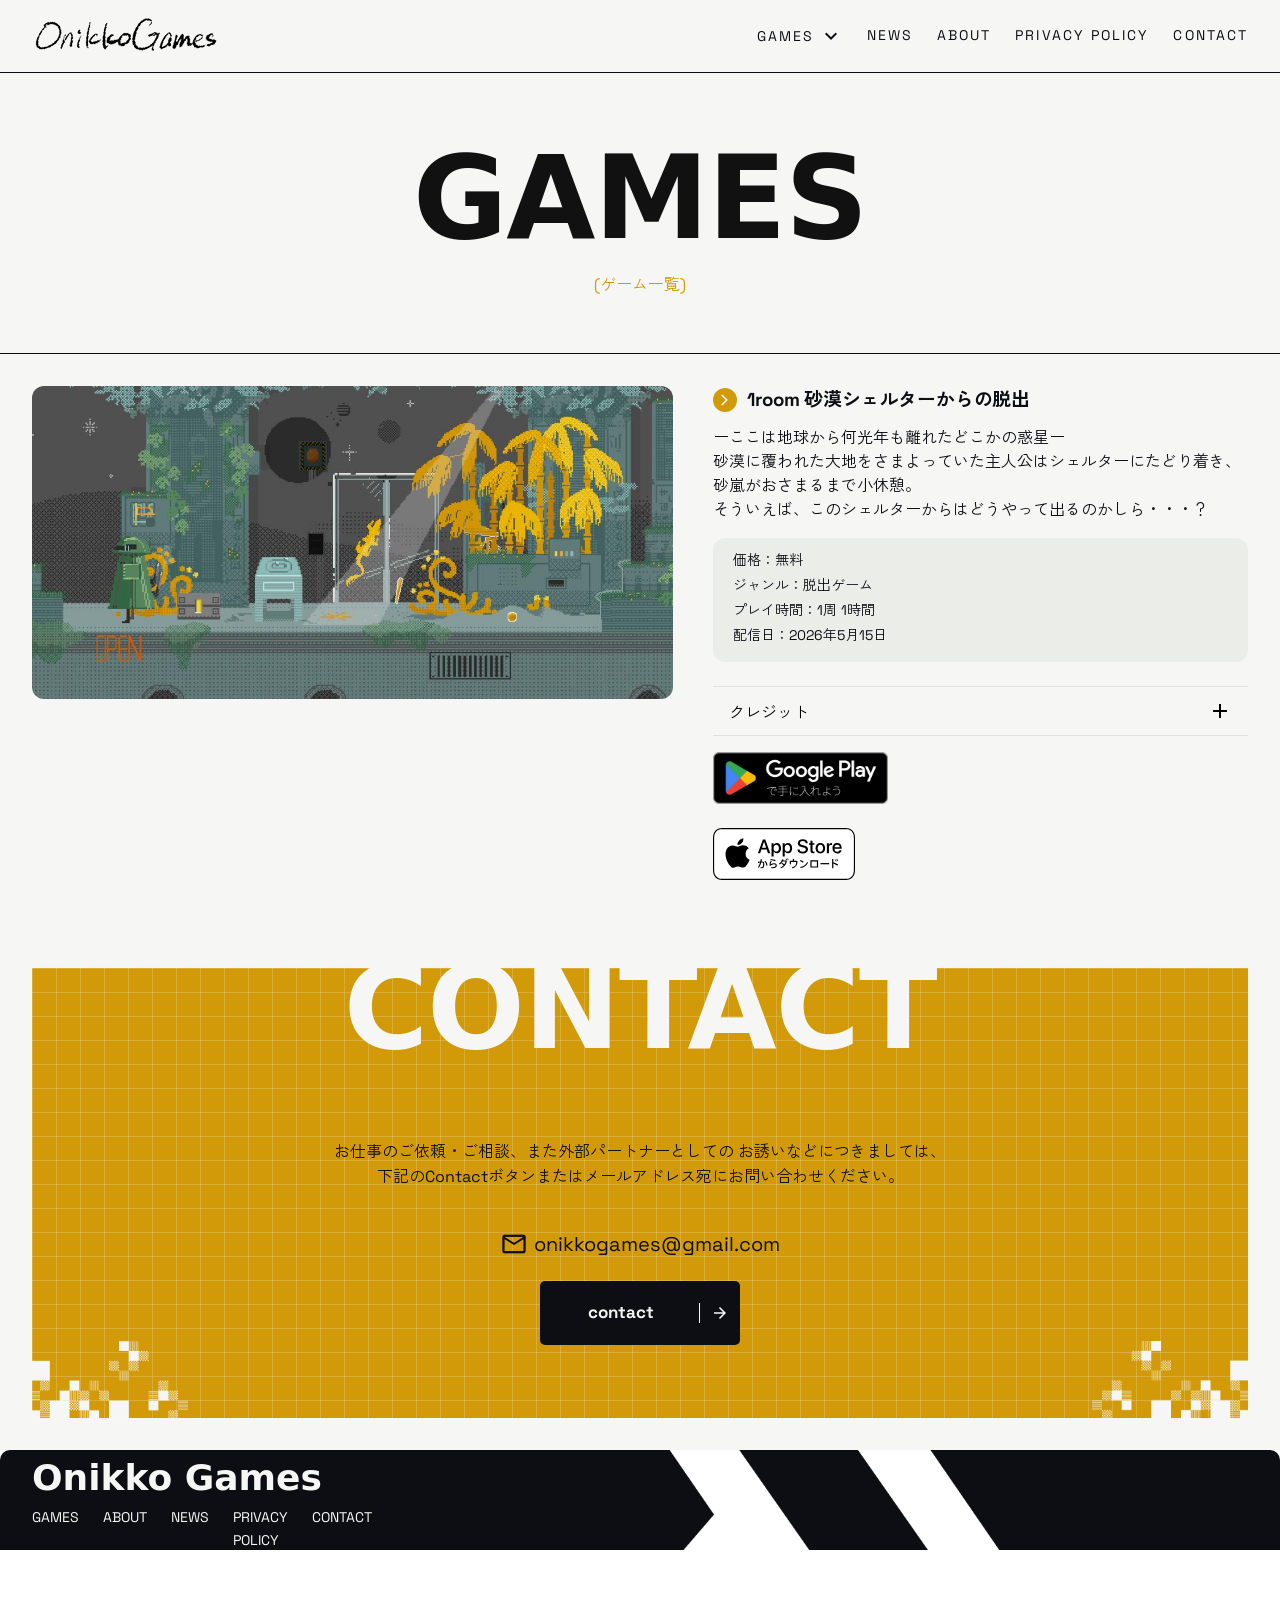
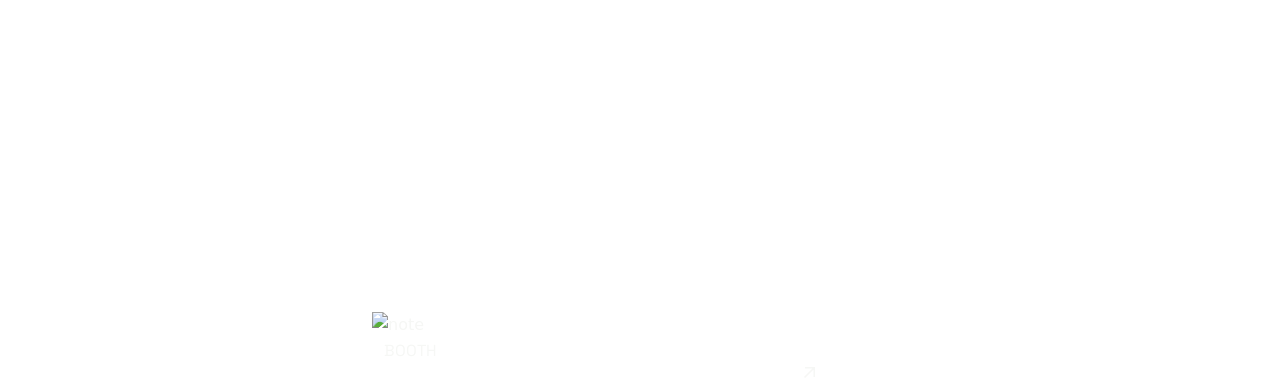
==== commit 32759b6e: "0606_修正 footer改善・左右の余白修正・ボタン構造改造" ====
--- a/games.html
+++ b/games.html
@@ -72,7 +72,7 @@
   <main>
 
     <!------------- GAME-CONTENT ------------->
-    <section id="games" class="section gl-section">
+    <section id="games" class="section section-games">
 
       <div class="section-header">
         <h2 class="section-title">GAMES</h2>
@@ -122,6 +122,7 @@
               </div>
             </div>
 
+            <div class="linksGroup">
             <div class="gl-links">
               <a href="https://play.google.com/store/apps/details?id=com.OnikkoGames.EscapeGame1room1" class="store-link" target="_blank"
                 rel="noopener noreferrer">
@@ -133,6 +134,7 @@
                 rel="noopener noreferrer">
                 <img src="images/Download_on_the_App_Store_Badge_JP_RGB_wht_100317.svg" alt="App Storeで見る">
               </a>
+            </div>
             </div>
         </div>
       </div>
@@ -224,15 +226,34 @@
 
   <footer class="site-footer">
     <div class="footer-inner">
-      <div class="footer-logo">
-        <a href="index.html">OnikkoGames</a>
-      </div>
-      <div class="footer-nav">
-        <a href="#games">GAMES</a>
-        <a href="#news">NEWS</a>
-        <a href="#about">ABOUT</a>
-        <a href="#contact">CONTACT</a>
-      </div>
+
+      <div class="footer-top">
+        <div class="footer-logo">
+          <a href="index.html">Onikko Games</a>
+        </div>
+
+        <div class="footer-nav">
+          <a href="#games">GAMES</a>
+          <a href="#about">ABOUT</a>
+          <a href="#news">NEWS</a>
+          <a href="#privacy">PRIVACY POLICY</a>
+          <a href="#contact">CONTACT</a>
+        </div>
+      </div>
+
+      <div class="footer-links">
+        <a href="https://x.com/OnikkoGames" target="_blank" rel="noopener noreferrer" class="x-button-mini">
+          <img src="images/x-logo-white.png" alt="X">
+        </a>
+        <a href="https://note.com/onikko_games" target="_blank" rel="noopener noreferrer" class="note-button-mini">
+          <img src="images/note_icon_white.png" alt="note">
+        </a>
+        <a href="https://onizu.booth.pm/" class="contact-link-white">
+          <span class="button-text">BOOTH</span>
+          <span class="button-icon material-symbols-outlined">arrow_outward</span>
+        </a>
+      </div>
+
     </div>
   </footer>
 
